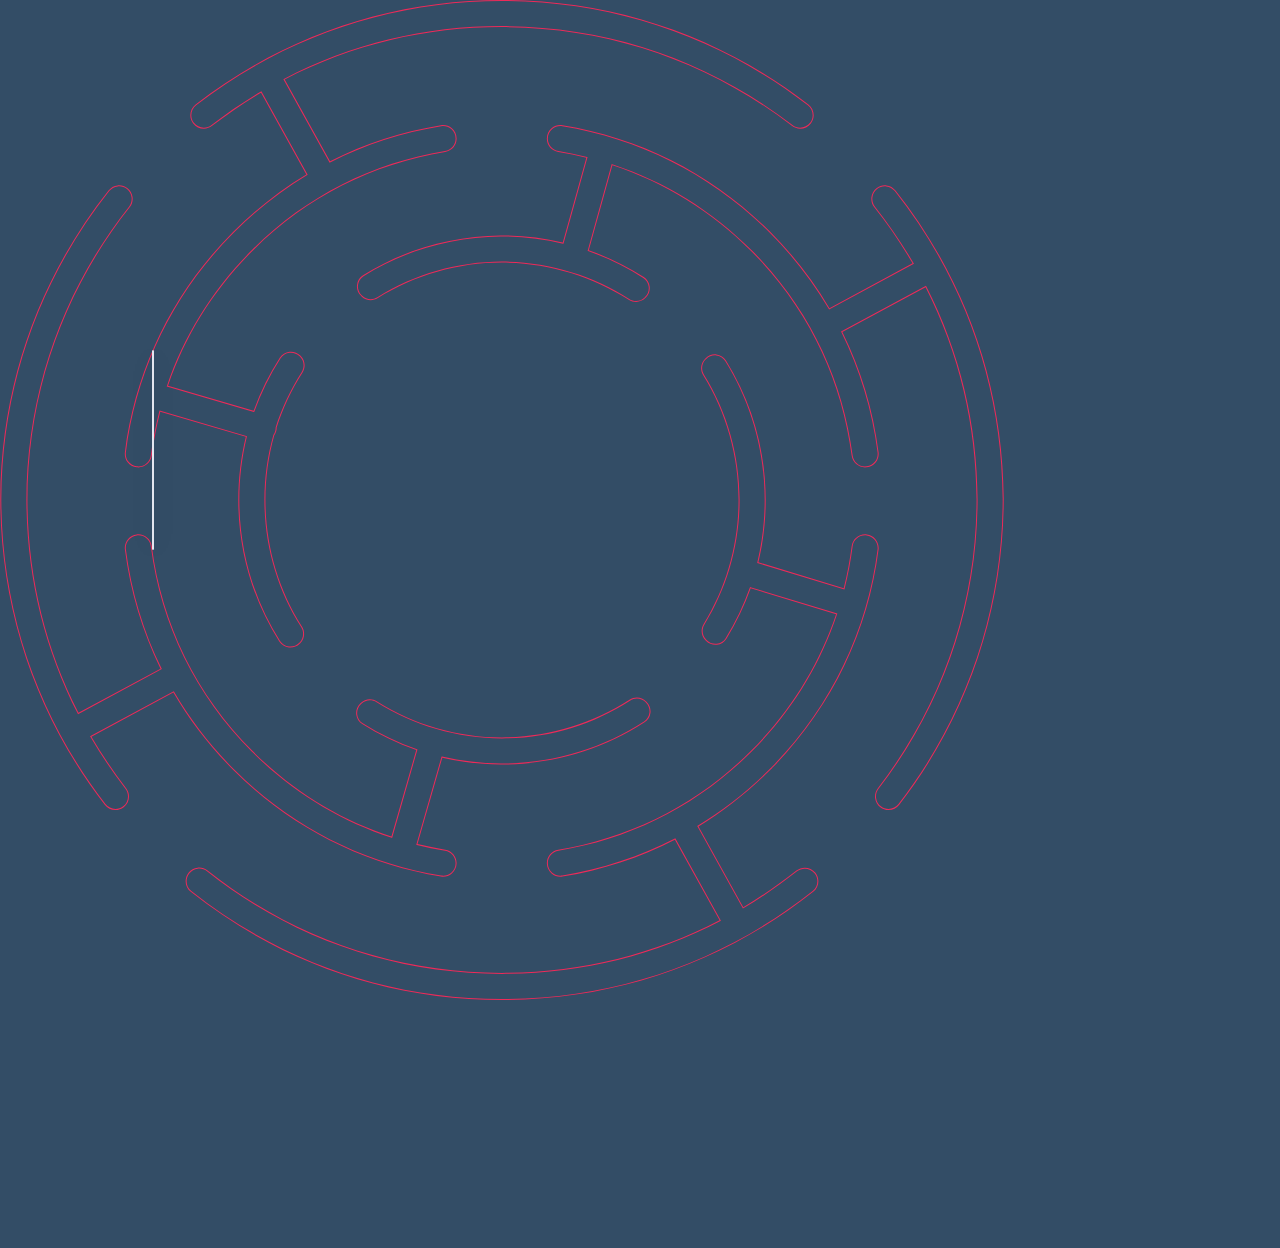
==== tutorial.html @ 12e268e4 "testes" ====
<!DOCTYPE html>
<html lang="pt-BR">

<head>
    <meta charset="UTF-8">
    <meta name="viewport" content="width=device-width, initial-scale=1.0">
    <link href="https://cdn.jsdelivr.net/npm/bootstrap@5.0.2/dist/css/bootstrap.min.css" rel="stylesheet"
        integrity="sha384-EVSTQN3/azprG1Anm3QDgpJLIm9Nao0Yz1ztcQTwFspd3yD65VohhpuuCOmLASjC" crossorigin="anonymous">
    <link rel="stylesheet" href="css/tutorial.css">
    <link rel="stylesheet" href="css/sb-admin-2.min.css">
    <link rel="stylesheet" href="https://cdnjs.cloudflare.com/ajax/libs/font-awesome/6.0.0/css/all.min.css">
    <link rel="preconnect" href="https://fonts.googleapis.com">
    <link rel="preconnect" href="https://fonts.gstatic.com" crossorigin>
    <link
        href="https://fonts.googleapis.com/css?family=Nunito:200,200i,300,300i,400,400i,600,600i,700,700i,800,800i,900,900i"
        rel="stylesheet">
    <title>loja Magento no Docker</title>
</head>

<body class="block-overflow">
    <header class="intro">
        <div class="container">
            <div class="shadow card py-2">
                <div class="card-body d-flex align-items-center">
                    <div id="tutorial_title" class="display-3 text-secondary">
                    </div>
                </div>
            </div>
        </div>
    </header>
    <main>
        <div class="container">
            <div class="card shadow mb-4">
                <div class="card-header py-3">
                    <h6 class="m-0 font-weight-bold text-info" id="sub_title"></h6>
                </div>
                <div class="card-body d-flex bg-light tutorial-steps-card">
                    <div class="col-6" id="tutorial_steps"></div>
                    <div class="col-6">
                        <div class="video-container">
                            <div id="player"></div>
                        </div>
                    </div>
                </div>
            </div>
        </div>
    </main>

    <div class="alert-container d-flex w-100 justify-content-center" id="alertBox">
        <div class="alert alert-success" role="alert"></div>
    </div>

    <!-- Carrega os passos do tutorial -->
    <script type="module">
        import TutorialScreenRender from '/TezusTutorial/js/tutorialScreenRender.js';
        let pathToLoad = window.location.search.replace('?', '');
        new TutorialScreenRender(document, `/TezusTutorial/assets/tutorials/${pathToLoad}.js`);
    </script>

    <!-- Carrega a API do YT  -->
    <script src="/TezusTutorial/js/youtubeApi.js"></script>


    <!-- Seta listeners e outras funções do JS -->
    <script type="module">
        import Utils from "/TezusTutorial/js/utils.js";

        const intro_end = document.querySelector('.intro .container');
        intro_end.addEventListener('animationend', context => {
            if (context.animationName === 'intro-end') document.body.classList.remove('block-overflow');
        });

        function listeners() {
            document.querySelectorAll('[url-copy]').forEach(elem => {
                let lastChild = elem.lastChild,
                    iconElem = document.createElement('i');
                iconElem.classList.add('ps-2', 'fa-regular', 'fa-copy');
                lastChild.append(iconElem);
                elem.addEventListener('click', event => { Utils.copyToClipBoard(elem.attributes['url-copy'].value); })
            });

            document.querySelectorAll('[yt-timestamp]').forEach(elem =>
                elem.addEventListener('click', event => { player.seekTo(elem.attributes['yt-timestamp'].value); })
            );

            document.addEventListener('scroll', () => {
                const initial_scroll_validation = document.querySelector('.tutorial-steps-card').getClientRects()[0].y - document.body.getClientRects()[0].y,
                    ytPlayer = document.querySelector('#player');
                if (window.pageYOffset < initial_scroll_validation) return ytPlayer.style.top = '';
                ytPlayer.style.top = `${window.pageYOffset - initial_scroll_validation}px`;
            })
        }

        window.addEventListener('load', () => {
            listeners();
        });

        window.onbeforeunload = function () {
            window.scrollTo(0, 0);
        }

    </script>

</body>

</html>
---- css/tutorial.css ----
body {
    background-color: rgb(51 77 102) !important;
    background-image: url('/image/tezus-logo.svg');
    background-repeat: no-repeat;    
    font-family: var(--bs-font-sans-serif) !important;
}

.block-overflow{
    overflow: hidden;
}

header.intro .container{
    height: 100vh;
    display: flex;
    align-items: center;
    transition: 1s;
    animation: intro-end 1s 2s forwards; /* 3 Intro animation */
}

header .container .card{
    animation: tuto-intro-card 1s forwards; /* 1 Intro animation */
    min-height: 200px;        
}

header .container .card .card-body{    
    opacity: 0;        
    position: absolute;
    animation: tuto-intro-inner-card .25s linear 1s forwards; /* 2 Intro animation */
}

main .container{
    opacity: 0;
    animation: opacity-off 1s 2s forwards ;
}

@keyframes tuto-intro-card {
    from{
        width: 0%;
    }
    to{
        width: 100%;
    }
}

@keyframes tuto-intro-inner-card {
    0%{                    
        opacity: 0;
        position: static;
    }
    100%{
        position: static;
        opacity: 1;
    }
}

@keyframes intro-end {
    from{
        height: 100vh;
    }
    to{
        height: 250px;
    }
}

@keyframes opacity-off {
    from{
        opacity: 0;
    }
    to{
        opacity: 1;
    }
}

.container{
    max-width: 80% !important;
}

main .tutorial-steps-card .card-body{
    cursor: pointer;    
}

main .tutorial-steps-card .card{
    transition: .15s;
}

.tutorial-steps-card .card:hover{
    border-left: .25rem solid #4e73df!important;
}

.tutorial-steps-card .card:focus{
    border-left: .25rem solid #1cc88a!important;
}

.alert-container{
    opacity: 0;    
    position: fixed !important;
    bottom: -10%;
    transition: .25s;
}

.alert-container.show{
    opacity: 1;
    bottom: 0;
}

main pre{
    padding-right: .5rem!important;
    padding-left: .5rem!important;
    background-color: #f8f9fc!important;
    margin: 2px 0 !important;
}

.video-container {
    position: relative;
    padding-bottom: 56.25%; /* 16:9 */
    height: 0;
}

.video-container iframe {
    position: absolute;
    top: 0;
    left: 0;
    width: 100%;
    height: 100%;
    transition: all 0.15s ease 0s;
}
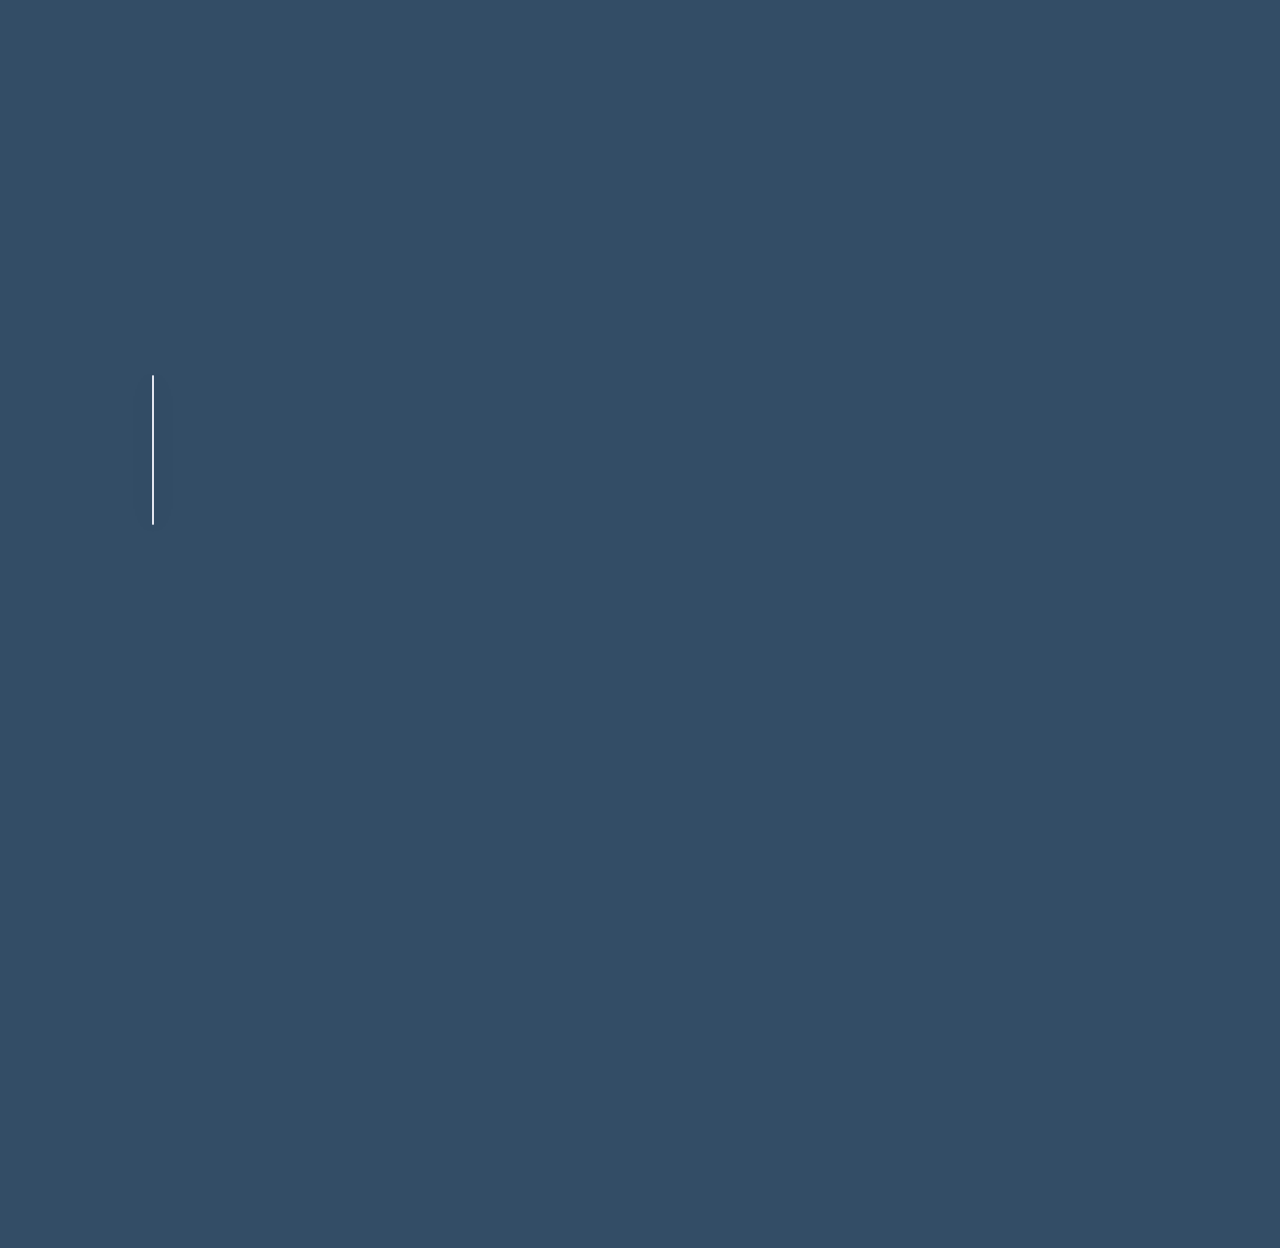
==== commit 1126287e: "ajustes" ====
--- a/tutorial.html
+++ b/tutorial.html
@@ -22,7 +22,7 @@
         <div class="container">
             <div class="shadow card py-2">
                 <div class="card-body d-flex align-items-center">
-                    <div id="tutorial_title" class="display-3 text-secondary">
+                    <div id="tutorial_title" class="display-5 text-secondary">
                     </div>
                 </div>
             </div>
--- a/css/tutorial.css
+++ b/css/tutorial.css
@@ -1,6 +1,6 @@
 body {
     background-color: rgb(51 77 102) !important;
-    background-image: url('/image/tezus-logo.svg');
+    background-image: url('/TezusTutorial/image/tezus-logo.svg');
     background-repeat: no-repeat;    
     font-family: var(--bs-font-sans-serif) !important;
 }
@@ -19,7 +19,7 @@
 
 header .container .card{
     animation: tuto-intro-card 1s forwards; /* 1 Intro animation */
-    min-height: 200px;        
+    min-height: 150px;        
 }
 
 header .container .card .card-body{    
@@ -58,7 +58,7 @@
         height: 100vh;
     }
     to{
-        height: 250px;
+        height: 200px;
     }
 }
 
